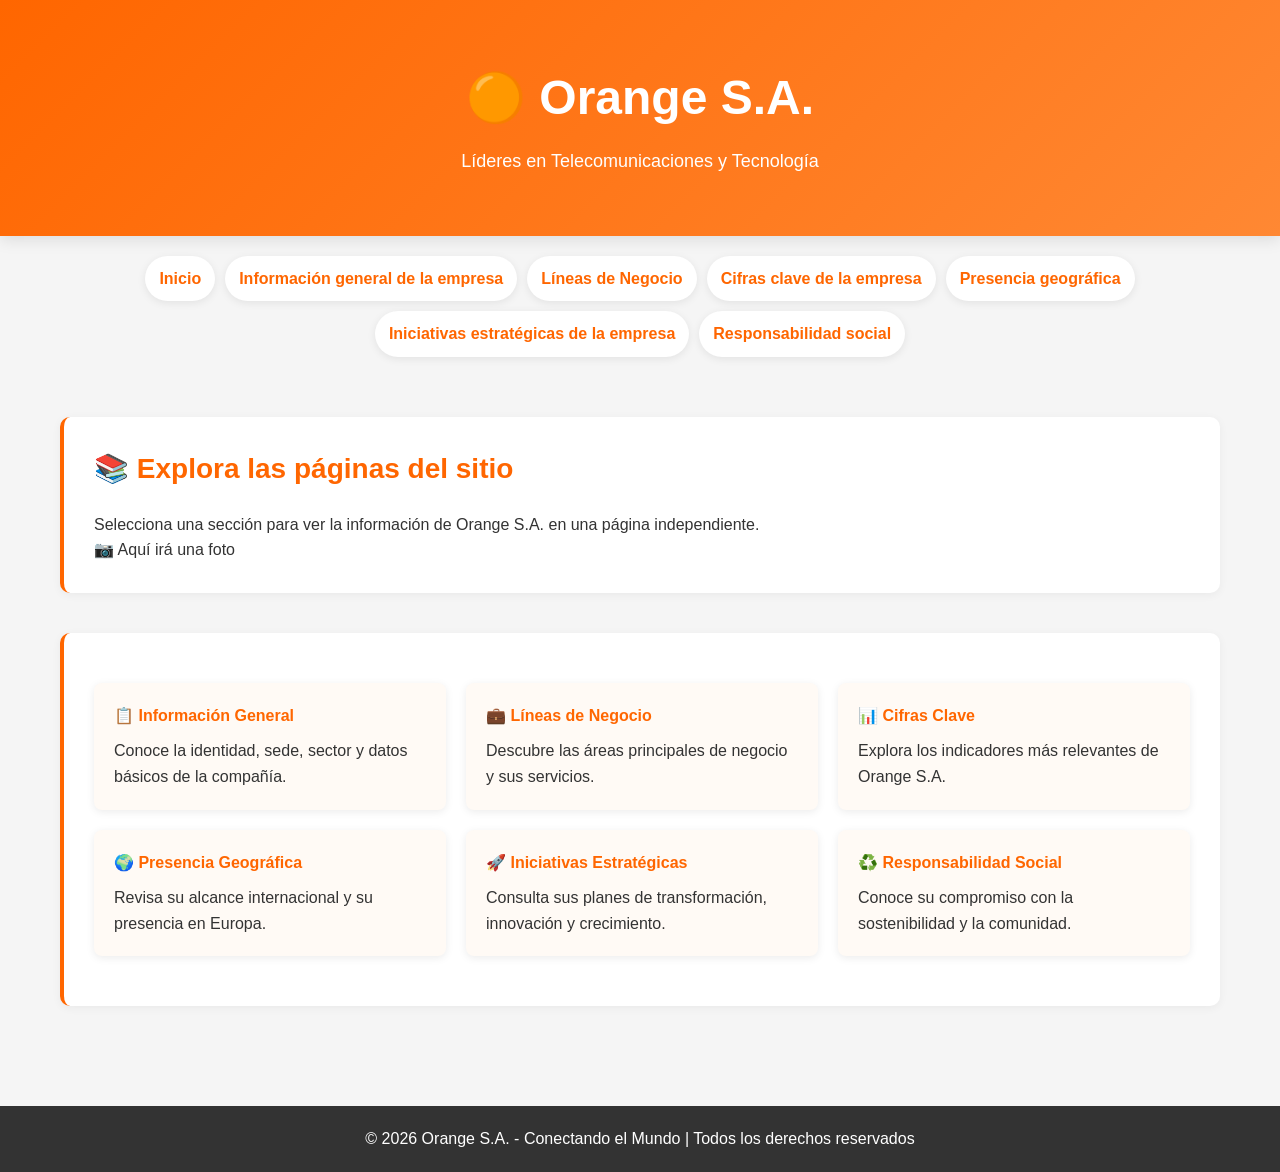
==== index.html @ e3d8c8a3 "Update index.html" ====
<!DOCTYPE html>
<html lang="es">
<head>
    <meta charset="UTF-8">
    <meta name="viewport" content="width=device-width, initial-scale=1.0">
    <title>Orange S.A. - Empresa de Telecomunicaciones</title>
    <link rel="stylesheet" href="css/style.css">
</head>
<body>
    <header>
        <h1>🟠 Orange S.A.</h1>
        <p>Líderes en Telecomunicaciones y Tecnología</p>
    </header>

    <nav class="main-nav">
        <a href="index.html">Inicio</a>
        <a href="Conjuntos%20de%20la%20empresa/informacion.html">Información general de la empresa</a>
        <a href="Conjuntos%20de%20la%20empresa/negocio.html">Líneas de Negocio</a>
        <a href="Conjuntos%20de%20la%20empresa/cifras.html">Cifras clave de la empresa</a>
        <a href="Conjuntos%20de%20la%20empresa/presencia.html">Presencia geográfica</a>
        <a href="Conjuntos%20de%20la%20empresa/iniciativas.html">Iniciativas estratégicas de la empresa</a>
        <a href="Conjuntos%20de%20la%20empresa/responsabilidad.html">Responsabilidad social</a>
    </nav>
    
    <div class="container">
        <section class="hero-section">
            <div class="hero-content">
                <h2>📚 Explora las páginas del sitio</h2>
                <p>Selecciona una sección para ver la información de Orange S.A. en una página independiente.</p>
            </div>
            <div class="hero-image" aria-label="Espacio para foto de la empresa">
                <span>📷 Aquí irá una foto</span>
            </div>
        </section>

        <section>
            <div class="grid">
                <a class="card link-card" href="Conjuntos%20de%20la%20empresa/informacion.html">
                    <h4>📋 Información General</h4>
                    <p>Conoce la identidad, sede, sector y datos básicos de la compañía.</p>
                </a>
                <a class="card link-card" href="Conjuntos%20de%20la%20empresa/negocio.html">
                    <h4>💼 Líneas de Negocio</h4>
                    <p>Descubre las áreas principales de negocio y sus servicios.</p>
                </a>
                <a class="card link-card" href="Conjuntos%20de%20la%20empresa/cifras.html">
                    <h4>📊 Cifras Clave</h4>
                    <p>Explora los indicadores más relevantes de Orange S.A.</p>
                </a>
                <a class="card link-card" href="Conjuntos%20de%20la%20empresa/presencia.html">
                    <h4>🌍 Presencia Geográfica</h4>
                    <p>Revisa su alcance internacional y su presencia en Europa.</p>
                </a>
                <a class="card link-card" href="Conjuntos%20de%20la%20empresa/iniciativas.html">
                    <h4>🚀 Iniciativas Estratégicas</h4>
                    <p>Consulta sus planes de transformación, innovación y crecimiento.</p>
                </a>
                <a class="card link-card" href="Conjuntos%20de%20la%20empresa/responsabilidad.html">
                    <h4>♻️ Responsabilidad Social</h4>
                    <p>Conoce su compromiso con la sostenibilidad y la comunidad.</p>
                </a>
            </div>
        </section>
    </div>
    
    <footer>
        <p>&copy; 2026 Orange S.A. - Conectando el Mundo | Todos los derechos reservados</p>
    </footer>
</body>
</html>
---- css/style.css ----
:root {
    --orange: #ff6600;
    --orange-light: #ff8833;
    --text: #333;
    --muted: #666;
    --bg: #f5f5f5;
    --white: #ffffff;
}

* {
    margin: 0;
    padding: 0;
    box-sizing: border-box;
}

body {
    font-family: 'Segoe UI', Tahoma, Geneva, Verdana, sans-serif;
    line-height: 1.6;
    color: var(--text);
    background: var(--bg);
}

header {
    background: linear-gradient(135deg, var(--orange) 0%, var(--orange-light) 100%);
    color: var(--white);
    padding: 60px 20px;
    text-align: center;
    box-shadow: 0 4px 15px rgba(0, 0, 0, 0.1);
}

header h1 {
    font-size: 48px;
    margin-bottom: 10px;
}

header p {
    font-size: 18px;
    font-weight: 300;
}

.main-nav {
    display: flex;
    justify-content: center;
    flex-wrap: wrap;
    gap: 10px;
    margin: 20px auto 0;
    max-width: 1100px;
    padding: 0 20px;
}

.main-nav a {
    text-decoration: none;
    color: var(--orange);
    background: var(--white);
    padding: 10px 14px;
    border-radius: 999px;
    font-weight: 600;
    box-shadow: 0 2px 8px rgba(0, 0, 0, 0.08);
}

.main-nav a:hover {
    background: #fff4eb;
}

.container {
    max-width: 1200px;
    margin: 0 auto;
    padding: 20px;
}

section {
    margin: 40px 0;
    padding: 30px;
    background: var(--white);
    border-radius: 10px;
    border-left: 4px solid var(--orange);
    box-shadow: 0 2px 10px rgba(0, 0, 0, 0.05);
}

section h2 {
    color: var(--orange);
    margin-bottom: 20px;
    font-size: 28px;
}

section h3 {
    color: var(--orange-light);
    margin-top: 15px;
    margin-bottom: 10px;
}

.grid {
    display: grid;
    grid-template-columns: repeat(auto-fit, minmax(280px, 1fr));
    gap: 20px;
    margin: 20px 0;
}

.card {
    background: #fffaf5;
    padding: 20px;
    border-radius: 8px;
    box-shadow: 0 2px 8px rgba(0, 0, 0, 0.08);
    transition: transform 0.3s ease;
}

.card:hover {
    transform: translateY(-5px);
    box-shadow: 0 4px 12px rgba(255, 102, 0, 0.2);
}

.card h4 {
    color: var(--orange);
    margin-bottom: 10px;
}

.link-card {
    display: block;
    text-decoration: none;
    color: inherit;
}

.stat {
    display: flex;
    justify-content: space-around;
    margin: 20px 0;
    flex-wrap: wrap;
    gap: 15px;
}

.stat-item {
    text-align: center;
    padding: 20px;
    background: #fffaf5;
    border-radius: 8px;
    min-width: 200px;
    box-shadow: 0 2px 8px rgba(0, 0, 0, 0.08);
    flex: 1;
}

.stat-item .number {
    font-size: 32px;
    color: var(--orange);
    font-weight: bold;
}

.stat-item .label {
    color: var(--muted);
    margin-top: 10px;
}

ul {
    margin-left: 20px;
    margin-top: 10px;
}

li {
    margin-bottom: 8px;
}

footer {
    background: #333;
    color: var(--white);
    text-align: center;
    padding: 20px;
    margin-top: 40px;
}

@media (max-width: 768px) {
    header h1 {
        font-size: 32px;
    }

    section {
        padding: 20px;
    }

    .stat-item {
        min-width: 100%;
    }
}
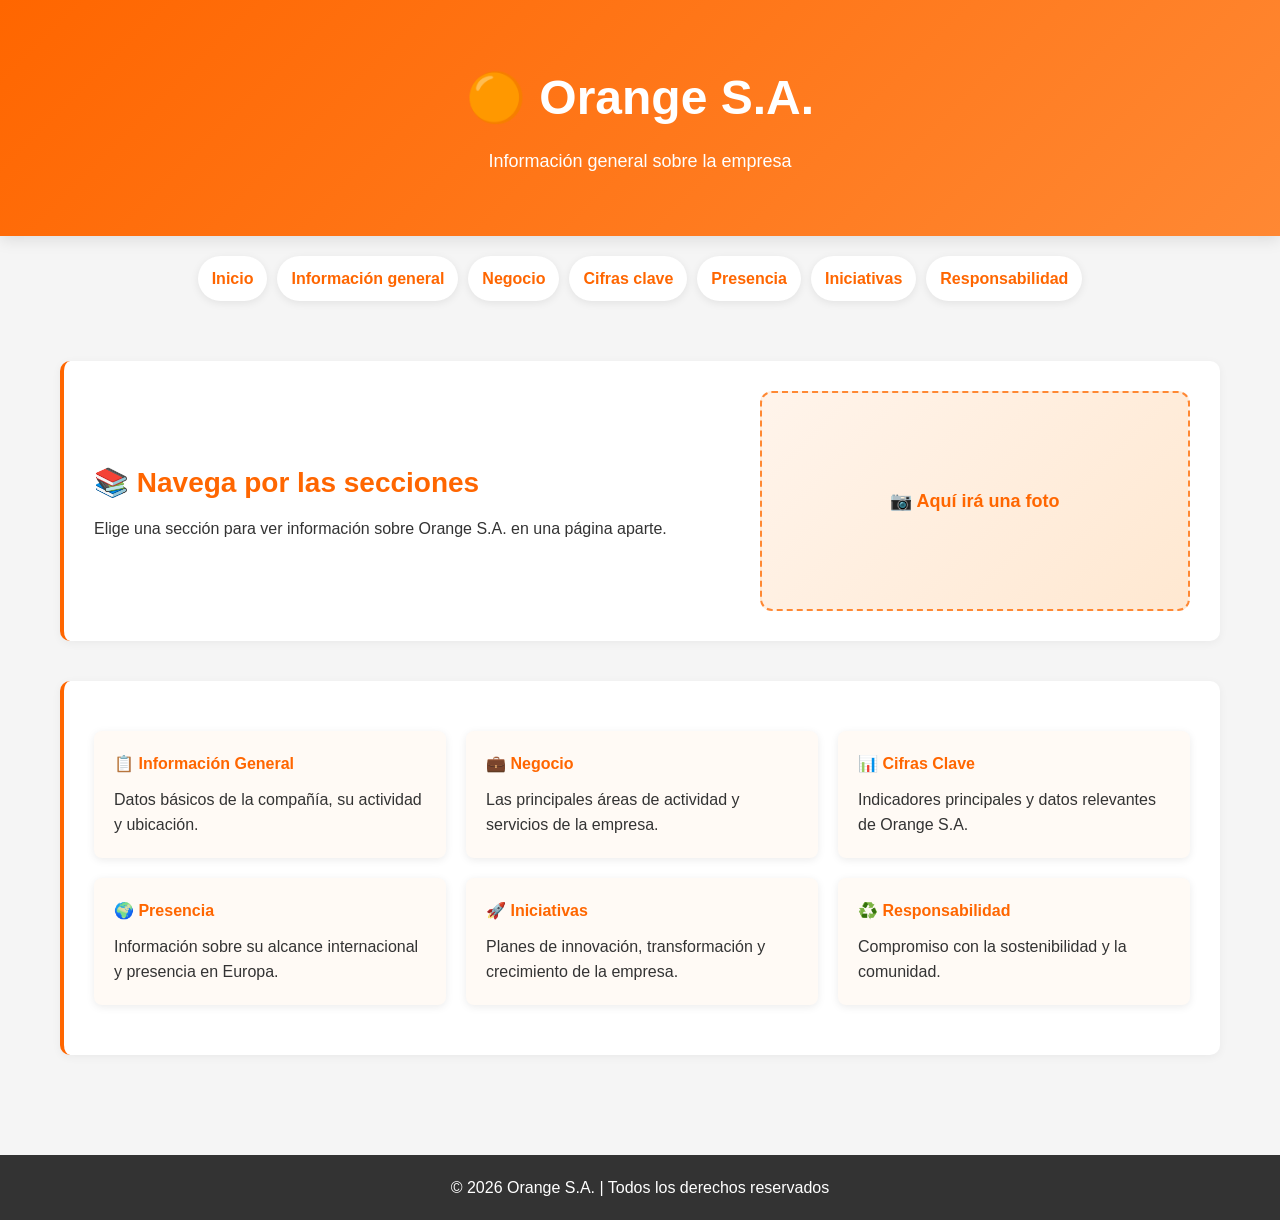
==== commit b45d8fea: "Update index.html" ====
--- a/index.html
+++ b/index.html
@@ -9,24 +9,24 @@
 <body>
     <header>
         <h1>🟠 Orange S.A.</h1>
-        <p>Líderes en Telecomunicaciones y Tecnología</p>
+        <p>Información general sobre la empresa</p>
     </header>
 
     <nav class="main-nav">
         <a href="index.html">Inicio</a>
-        <a href="Conjuntos%20de%20la%20empresa/informacion.html">Información general de la empresa</a>
-        <a href="Conjuntos%20de%20la%20empresa/negocio.html">Líneas de Negocio</a>
-        <a href="Conjuntos%20de%20la%20empresa/cifras.html">Cifras clave de la empresa</a>
-        <a href="Conjuntos%20de%20la%20empresa/presencia.html">Presencia geográfica</a>
-        <a href="Conjuntos%20de%20la%20empresa/iniciativas.html">Iniciativas estratégicas de la empresa</a>
-        <a href="Conjuntos%20de%20la%20empresa/responsabilidad.html">Responsabilidad social</a>
+        <a href="Conjuntos%20de%20la%20empresa/informacion.html">Información general</a>
+        <a href="Conjuntos%20de%20la%20empresa/negocio.html">Negocio</a>
+        <a href="Conjuntos%20de%20la%20empresa/cifras.html">Cifras clave</a>
+        <a href="Conjuntos%20de%20la%20empresa/presencia.html">Presencia</a>
+        <a href="Conjuntos%20de%20la%20empresa/iniciativas.html">Iniciativas</a>
+        <a href="Conjuntos%20de%20la%20empresa/responsabilidad.html">Responsabilidad</a>
     </nav>
     
     <div class="container">
         <section class="hero-section">
             <div class="hero-content">
-                <h2>📚 Explora las páginas del sitio</h2>
-                <p>Selecciona una sección para ver la información de Orange S.A. en una página independiente.</p>
+                <h2>📚 Navega por las secciones</h2>
+                <p>Elige una sección para ver información sobre Orange S.A. en una página aparte.</p>
             </div>
             <div class="hero-image" aria-label="Espacio para foto de la empresa">
                 <span>📷 Aquí irá una foto</span>
@@ -37,34 +37,34 @@
             <div class="grid">
                 <a class="card link-card" href="Conjuntos%20de%20la%20empresa/informacion.html">
                     <h4>📋 Información General</h4>
-                    <p>Conoce la identidad, sede, sector y datos básicos de la compañía.</p>
+                    <p>Datos básicos de la compañía, su actividad y ubicación.</p>
                 </a>
                 <a class="card link-card" href="Conjuntos%20de%20la%20empresa/negocio.html">
-                    <h4>💼 Líneas de Negocio</h4>
-                    <p>Descubre las áreas principales de negocio y sus servicios.</p>
+                    <h4>💼 Negocio</h4>
+                    <p>Las principales áreas de actividad y servicios de la empresa.</p>
                 </a>
                 <a class="card link-card" href="Conjuntos%20de%20la%20empresa/cifras.html">
                     <h4>📊 Cifras Clave</h4>
-                    <p>Explora los indicadores más relevantes de Orange S.A.</p>
+                    <p>Indicadores principales y datos relevantes de Orange S.A.</p>
                 </a>
                 <a class="card link-card" href="Conjuntos%20de%20la%20empresa/presencia.html">
-                    <h4>🌍 Presencia Geográfica</h4>
-                    <p>Revisa su alcance internacional y su presencia en Europa.</p>
+                    <h4>🌍 Presencia</h4>
+                    <p>Información sobre su alcance internacional y presencia en Europa.</p>
                 </a>
                 <a class="card link-card" href="Conjuntos%20de%20la%20empresa/iniciativas.html">
-                    <h4>🚀 Iniciativas Estratégicas</h4>
-                    <p>Consulta sus planes de transformación, innovación y crecimiento.</p>
+                    <h4>🚀 Iniciativas</h4>
+                    <p>Planes de innovación, transformación y crecimiento de la empresa.</p>
                 </a>
                 <a class="card link-card" href="Conjuntos%20de%20la%20empresa/responsabilidad.html">
-                    <h4>♻️ Responsabilidad Social</h4>
-                    <p>Conoce su compromiso con la sostenibilidad y la comunidad.</p>
+                    <h4>♻️ Responsabilidad</h4>
+                    <p>Compromiso con la sostenibilidad y la comunidad.</p>
                 </a>
             </div>
         </section>
     </div>
     
     <footer>
-        <p>&copy; 2026 Orange S.A. - Conectando el Mundo | Todos los derechos reservados</p>
+        <p>&copy; 2026 Orange S.A. | Todos los derechos reservados</p>
     </footer>
 </body>
 </html>
--- a/css/style.css
+++ b/css/style.css
@@ -89,6 +89,32 @@
     margin-bottom: 10px;
 }
 
+.hero-section {
+    display: grid;
+    grid-template-columns: 1.2fr 0.8fr;
+    gap: 20px;
+    align-items: center;
+}
+
+.hero-content h2 {
+    margin-bottom: 10px;
+}
+
+.hero-image {
+    min-height: 220px;
+    border: 2px dashed var(--orange-light);
+    border-radius: 12px;
+    background: linear-gradient(135deg, #fff4eb 0%, #ffe8d1 100%);
+    display: flex;
+    align-items: center;
+    justify-content: center;
+    color: var(--orange);
+    font-weight: 700;
+    font-size: 18px;
+    text-align: center;
+    padding: 20px;
+}
+
 .grid {
     display: grid;
     grid-template-columns: repeat(auto-fit, minmax(280px, 1fr));
@@ -178,4 +204,8 @@
     .stat-item {
         min-width: 100%;
     }
-}
+
+    .hero-section {
+        grid-template-columns: 1fr;
+    }
+}
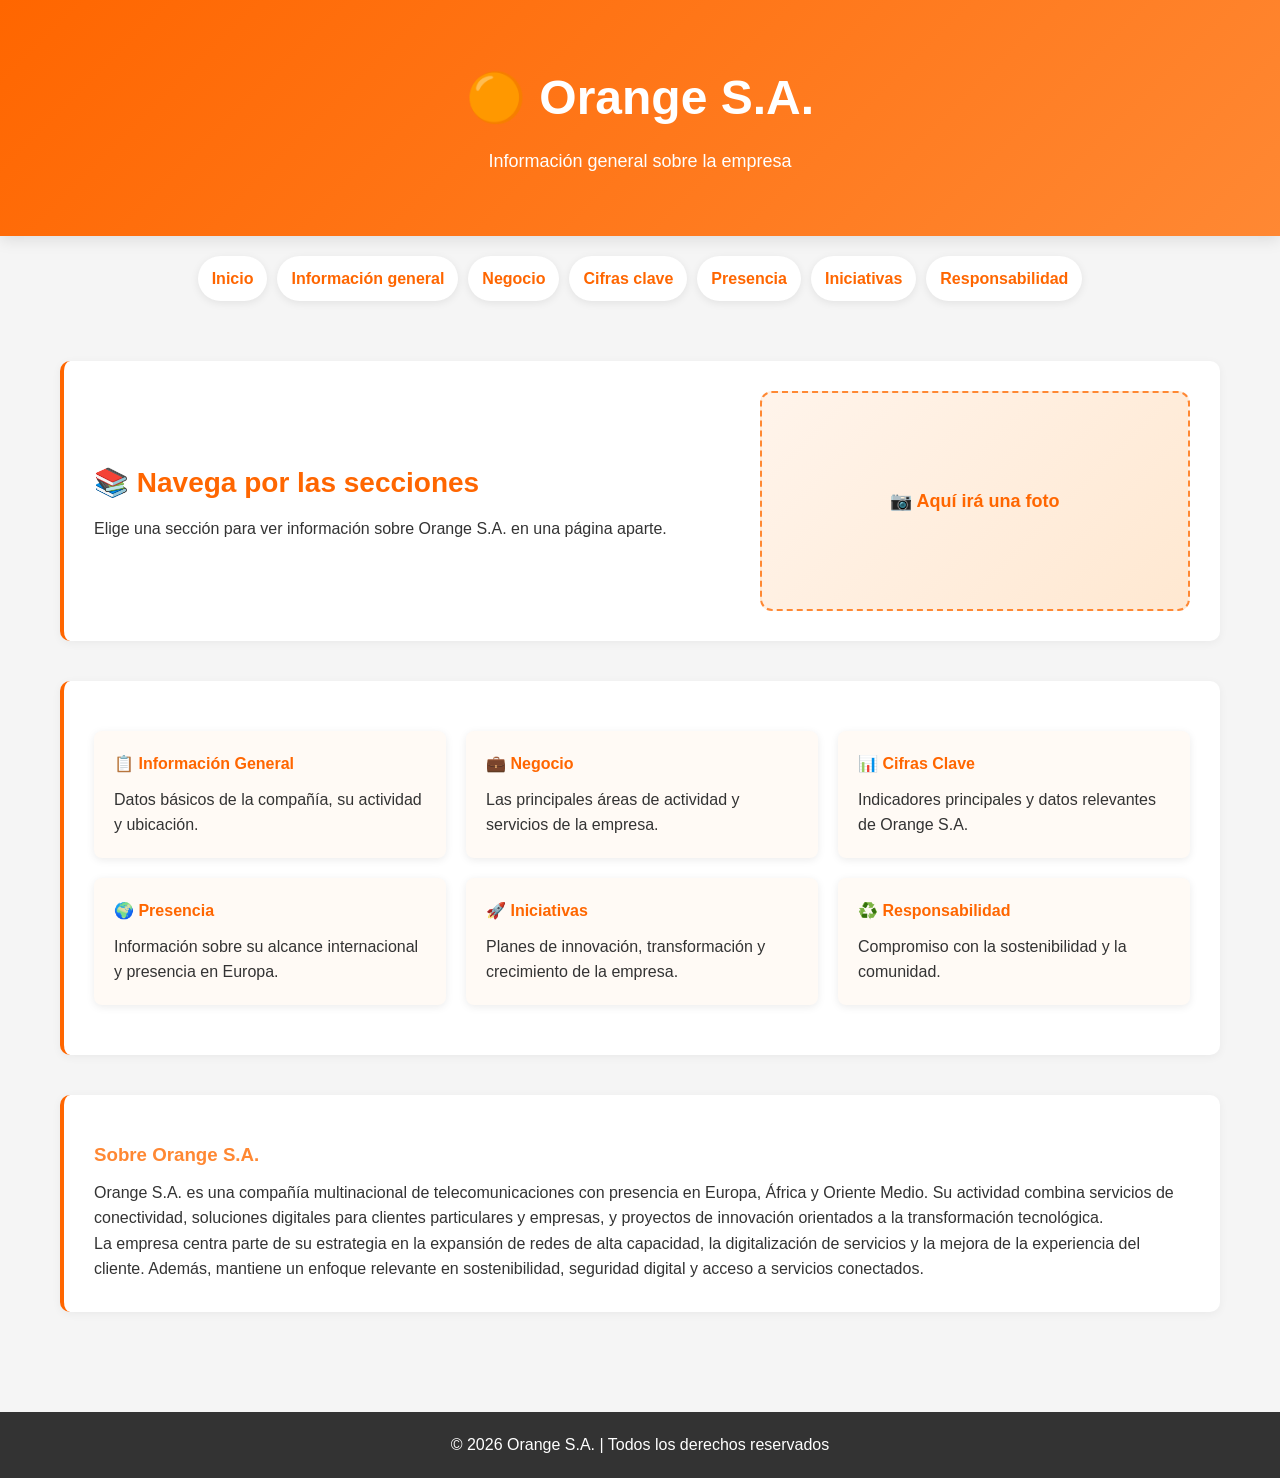
==== commit f3b6a124: "Update index.html" ====
--- a/index.html
+++ b/index.html
@@ -61,6 +61,12 @@
                 </a>
             </div>
         </section>
+
+        <section>
+            <h3>Sobre Orange S.A.</h3>
+            <p>Orange S.A. es una compañía multinacional de telecomunicaciones con presencia en Europa, África y Oriente Medio. Su actividad combina servicios de conectividad, soluciones digitales para clientes particulares y empresas, y proyectos de innovación orientados a la transformación tecnológica.</p>
+            <p>La empresa centra parte de su estrategia en la expansión de redes de alta capacidad, la digitalización de servicios y la mejora de la experiencia del cliente. Además, mantiene un enfoque relevante en sostenibilidad, seguridad digital y acceso a servicios conectados.</p>
+        </section>
     </div>
     
     <footer>
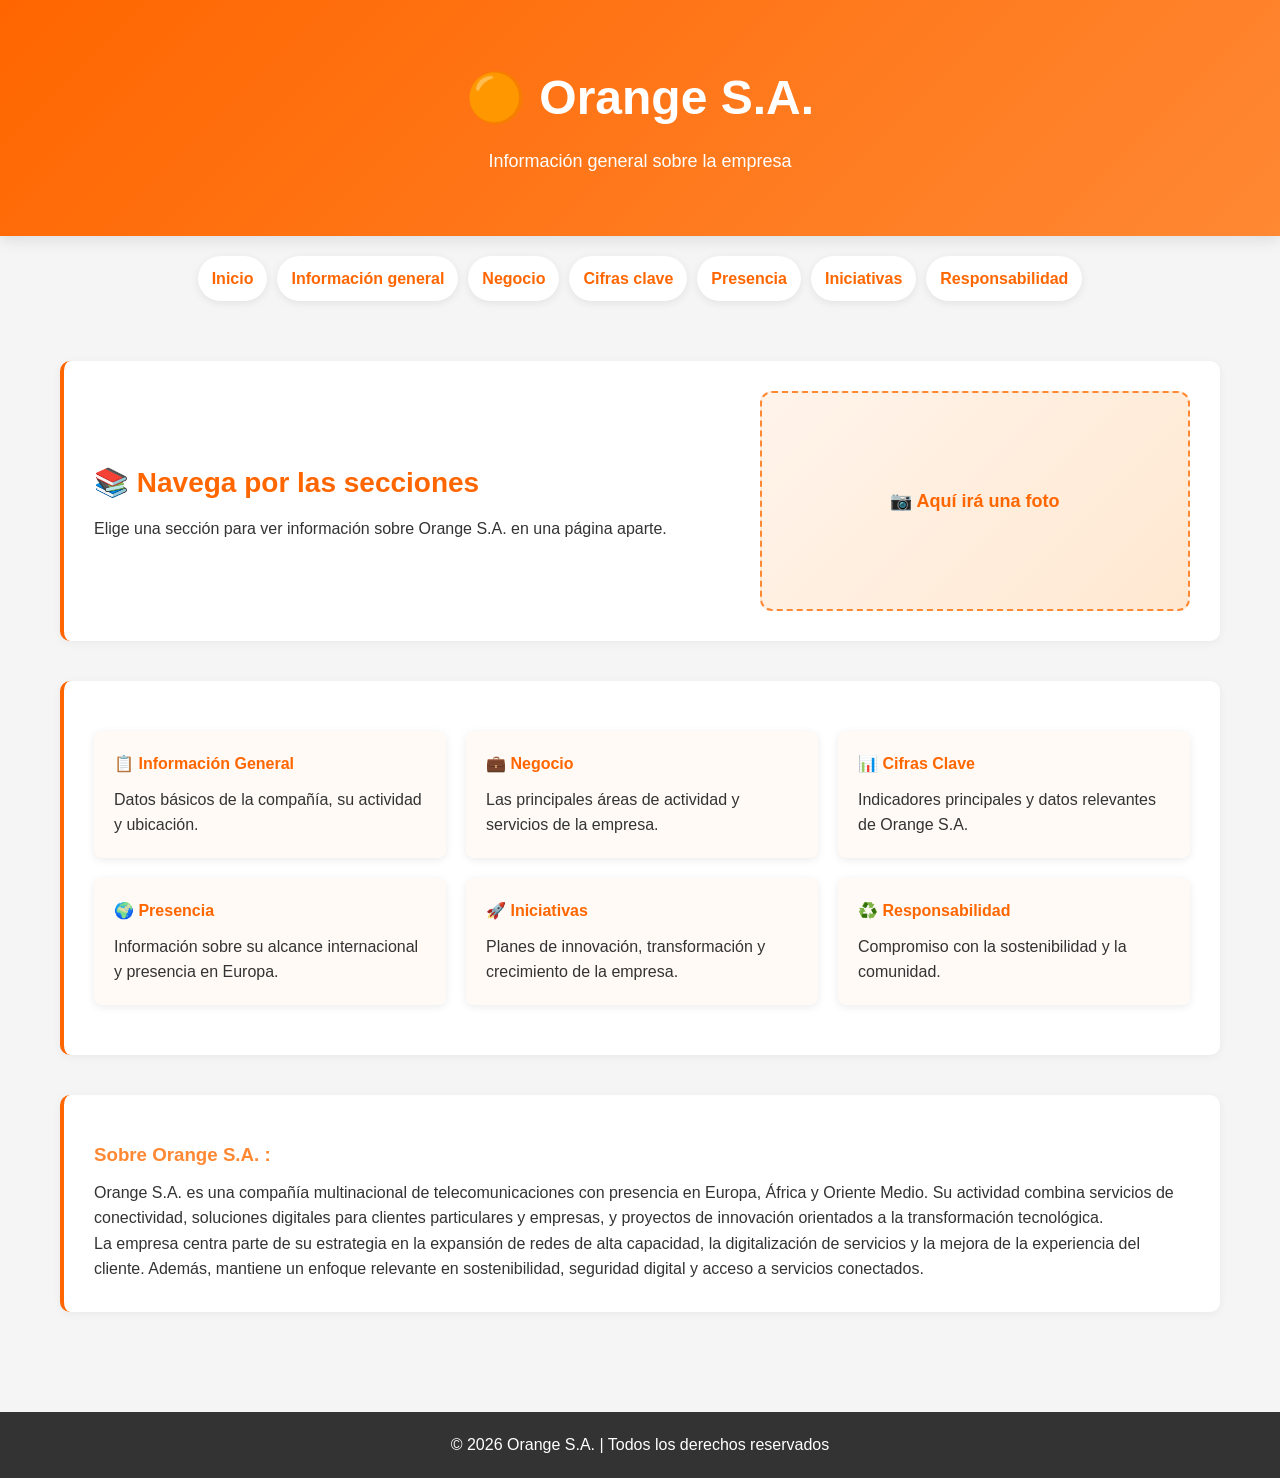
==== commit 5880bc70: "Update index.html" ====
--- a/index.html
+++ b/index.html
@@ -63,7 +63,7 @@
         </section>
 
         <section>
-            <h3>Sobre Orange S.A.</h3>
+            <h3>Sobre Orange S.A. :</h3>
             <p>Orange S.A. es una compañía multinacional de telecomunicaciones con presencia en Europa, África y Oriente Medio. Su actividad combina servicios de conectividad, soluciones digitales para clientes particulares y empresas, y proyectos de innovación orientados a la transformación tecnológica.</p>
             <p>La empresa centra parte de su estrategia en la expansión de redes de alta capacidad, la digitalización de servicios y la mejora de la experiencia del cliente. Además, mantiene un enfoque relevante en sostenibilidad, seguridad digital y acceso a servicios conectados.</p>
         </section>
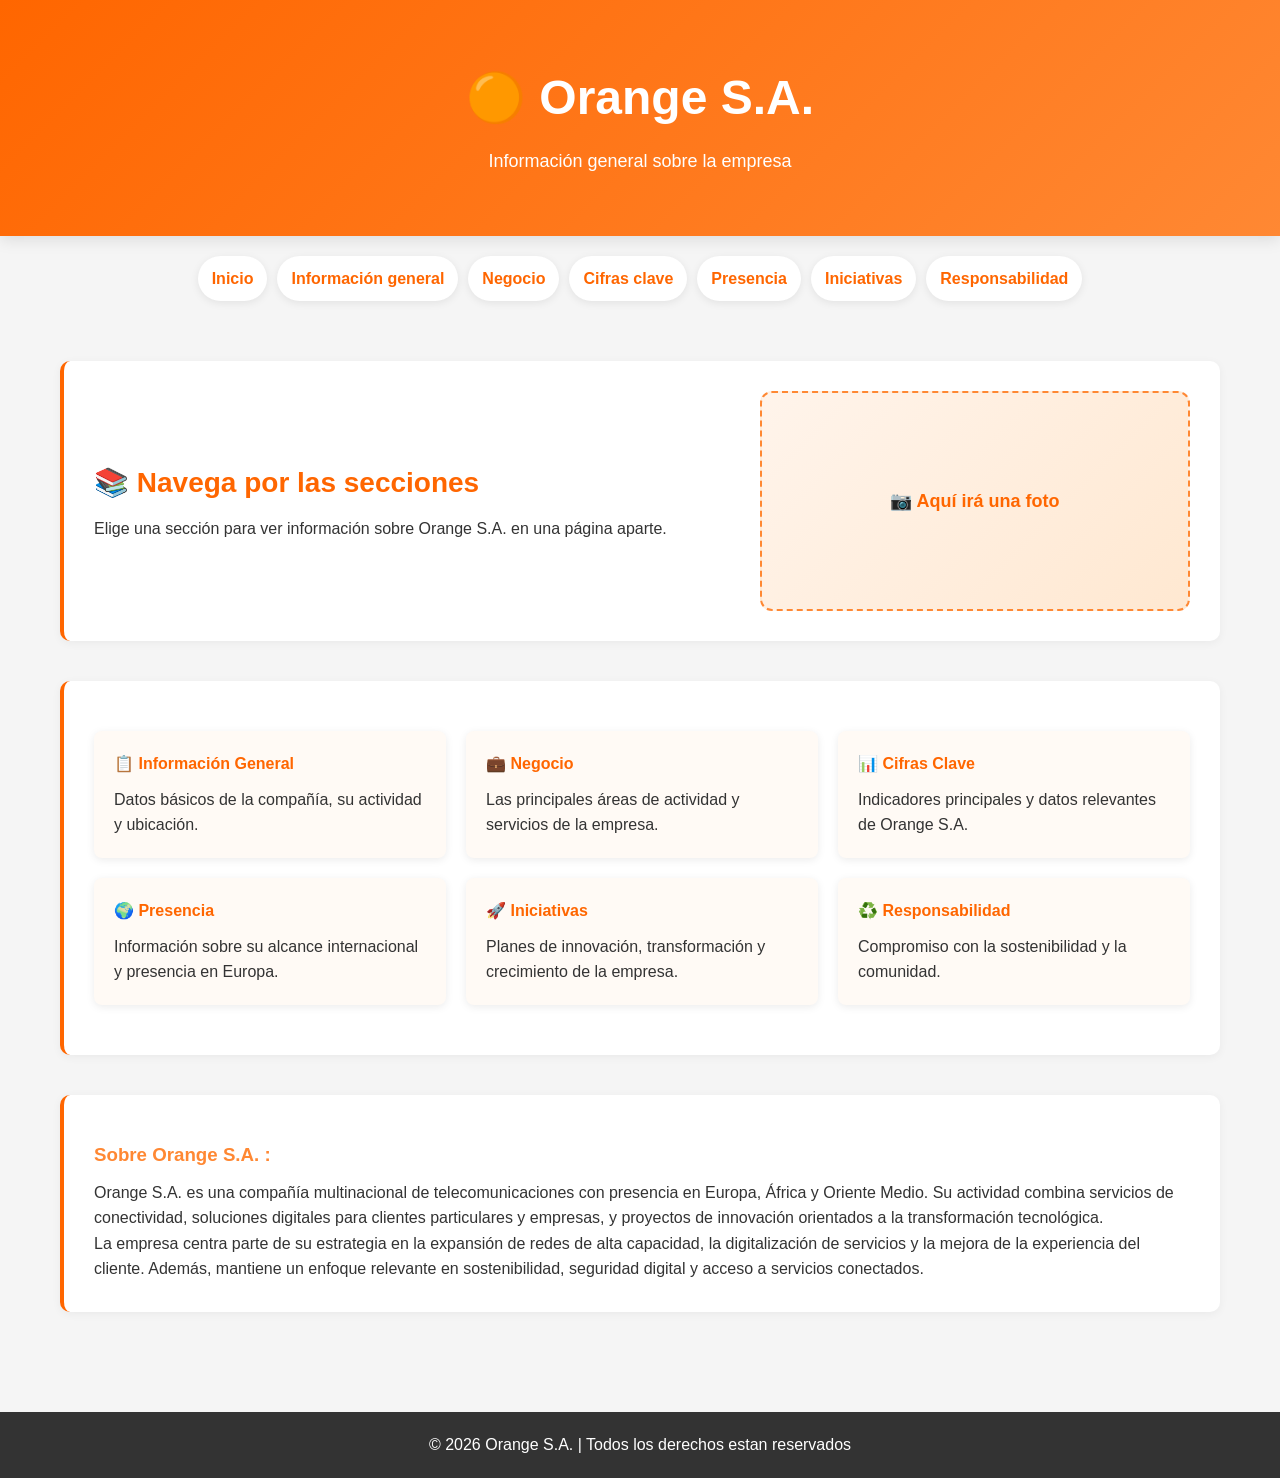
==== commit 2d06266d: "Update index.html" ====
--- a/index.html
+++ b/index.html
@@ -70,7 +70,7 @@
     </div>
     
     <footer>
-        <p>&copy; 2026 Orange S.A. | Todos los derechos reservados</p>
+        <p>&copy; 2026 Orange S.A. | Todos los derechos estan reservados</p>
     </footer>
 </body>
 </html>
--- a/css/style.css
+++ b/css/style.css
@@ -192,6 +192,9 @@
     margin-top: 40px;
 }
 
+
+/* Diseño responsive para los diferentes dispositivos */
+
 @media (max-width: 768px) {
     header h1 {
         font-size: 32px;
@@ -208,4 +211,4 @@
     .hero-section {
         grid-template-columns: 1fr;
     }
-}
+}
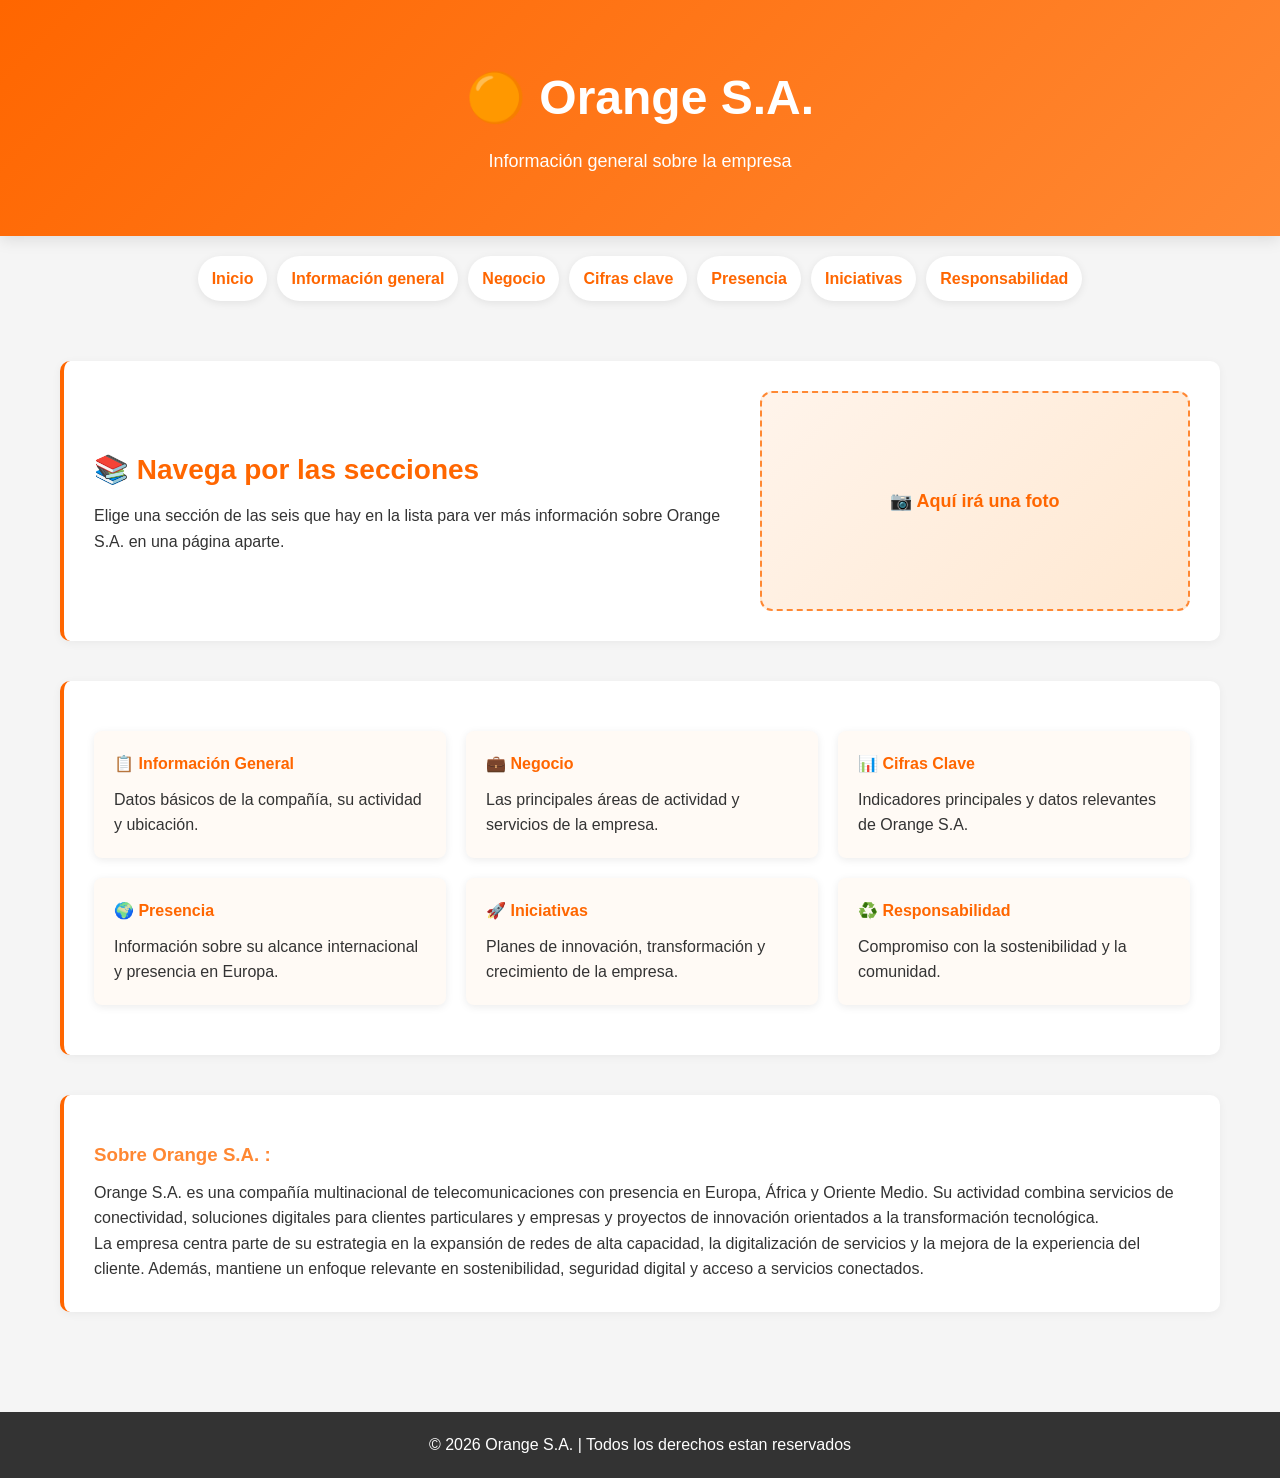
==== commit 92a9fdcf: "Update index.html" ====
--- a/index.html
+++ b/index.html
@@ -26,7 +26,7 @@
         <section class="hero-section">
             <div class="hero-content">
                 <h2>📚 Navega por las secciones</h2>
-                <p>Elige una sección para ver información sobre Orange S.A. en una página aparte.</p>
+                <p>Elige una sección de las seis que hay en la lista para ver más información sobre Orange S.A. en una página aparte.</p>
             </div>
             <div class="hero-image" aria-label="Espacio para foto de la empresa">
                 <span>📷 Aquí irá una foto</span>
@@ -64,7 +64,7 @@
 
         <section>
             <h3>Sobre Orange S.A. :</h3>
-            <p>Orange S.A. es una compañía multinacional de telecomunicaciones con presencia en Europa, África y Oriente Medio. Su actividad combina servicios de conectividad, soluciones digitales para clientes particulares y empresas, y proyectos de innovación orientados a la transformación tecnológica.</p>
+            <p>Orange S.A. es una compañía multinacional de telecomunicaciones con presencia en Europa, África y Oriente Medio. Su actividad combina servicios de conectividad, soluciones digitales para clientes particulares y empresas y proyectos de innovación orientados a la transformación tecnológica.</p>
             <p>La empresa centra parte de su estrategia en la expansión de redes de alta capacidad, la digitalización de servicios y la mejora de la experiencia del cliente. Además, mantiene un enfoque relevante en sostenibilidad, seguridad digital y acceso a servicios conectados.</p>
         </section>
     </div>
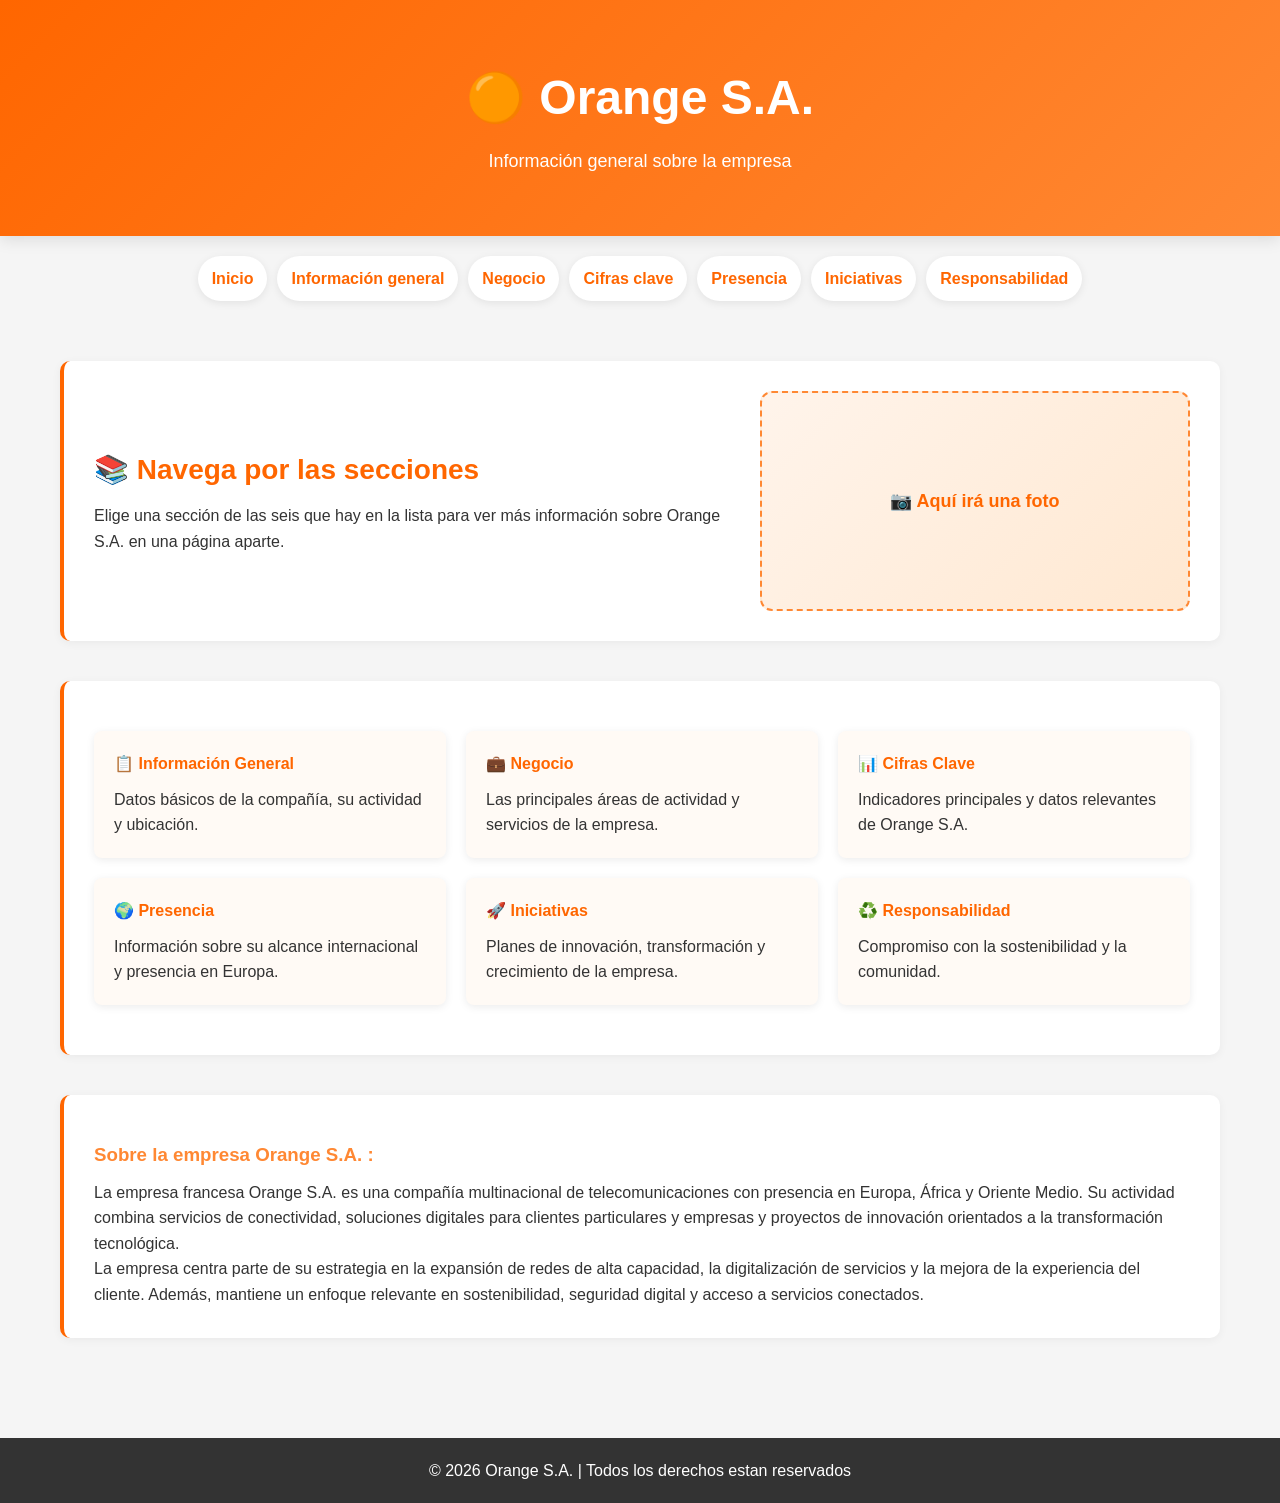
==== commit 8bddfc39: "Update index.html" ====
--- a/index.html
+++ b/index.html
@@ -63,8 +63,8 @@
         </section>
 
         <section>
-            <h3>Sobre Orange S.A. :</h3>
-            <p>Orange S.A. es una compañía multinacional de telecomunicaciones con presencia en Europa, África y Oriente Medio. Su actividad combina servicios de conectividad, soluciones digitales para clientes particulares y empresas y proyectos de innovación orientados a la transformación tecnológica.</p>
+            <h3>Sobre la empresa Orange S.A. :</h3>
+            <p>La empresa francesa Orange S.A. es una compañía multinacional de telecomunicaciones con presencia en Europa, África y Oriente Medio. Su actividad combina servicios de conectividad, soluciones digitales para clientes particulares y empresas y proyectos de innovación orientados a la transformación tecnológica.</p>
             <p>La empresa centra parte de su estrategia en la expansión de redes de alta capacidad, la digitalización de servicios y la mejora de la experiencia del cliente. Además, mantiene un enfoque relevante en sostenibilidad, seguridad digital y acceso a servicios conectados.</p>
         </section>
     </div>
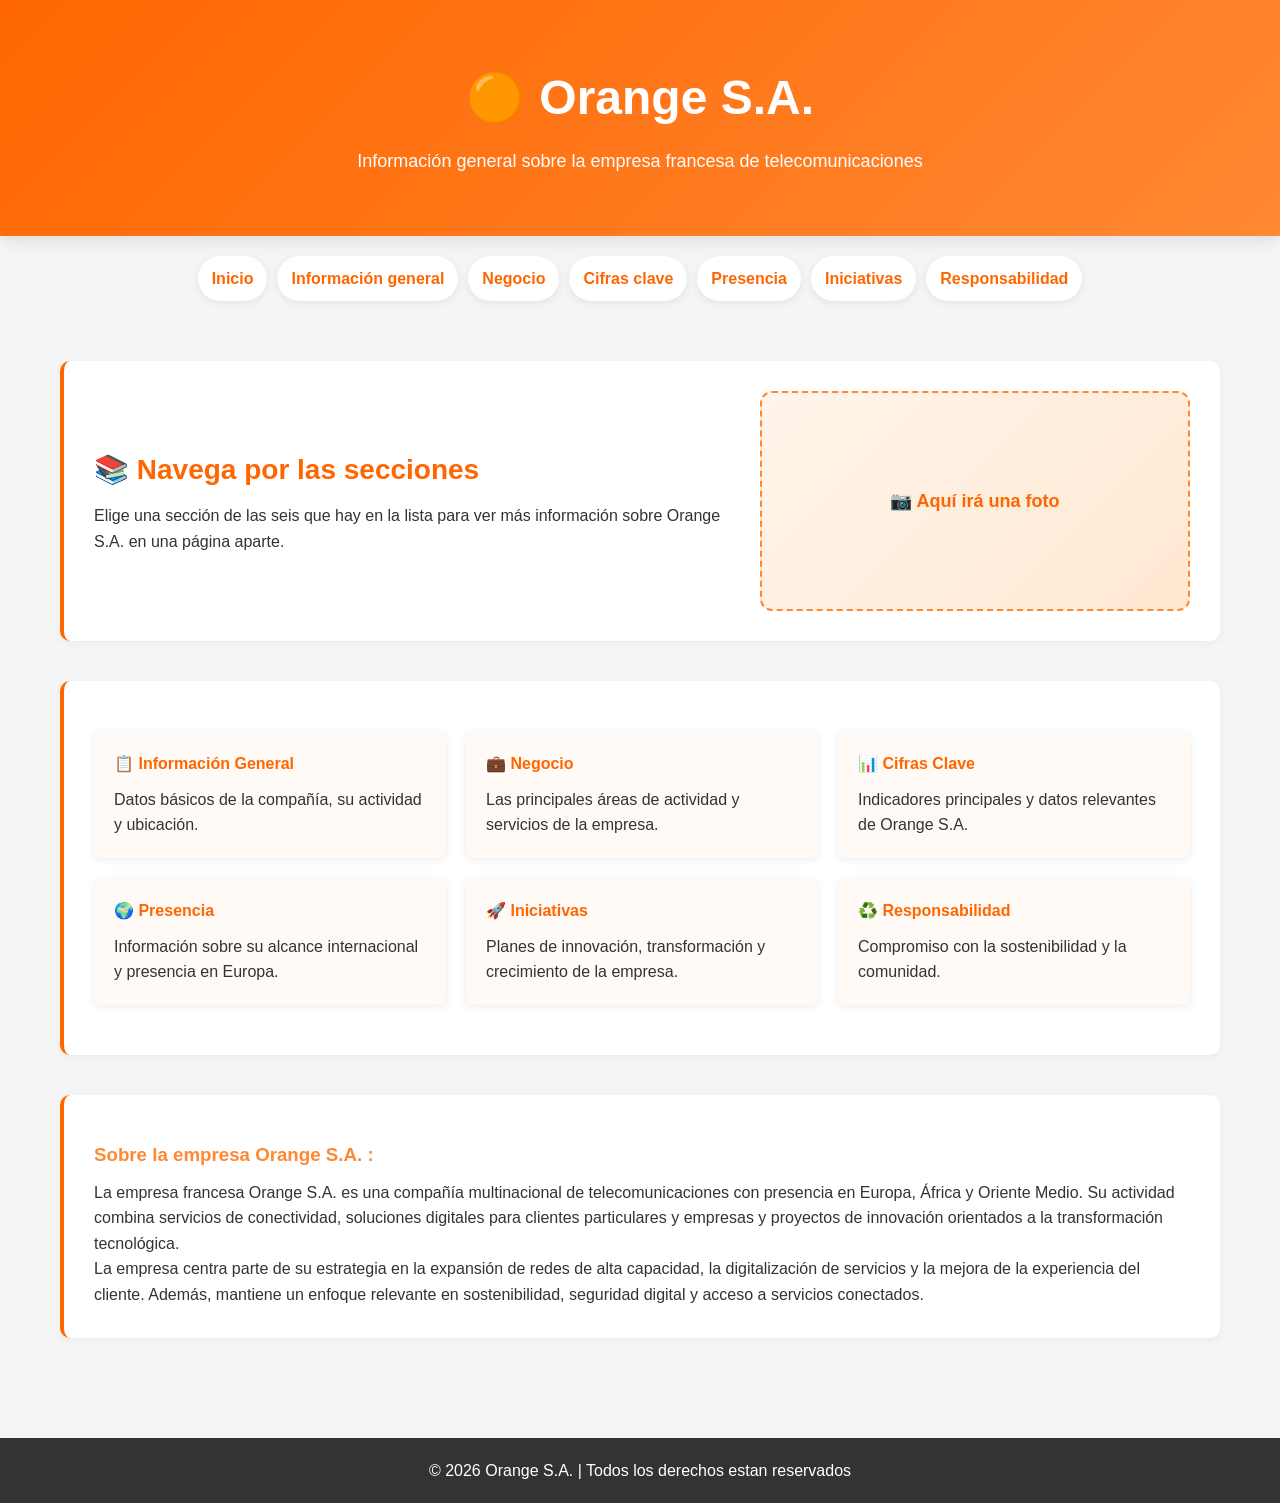
==== commit 399eb7a2: "Update index.html" ====
--- a/index.html
+++ b/index.html
@@ -3,13 +3,13 @@
 <head>
     <meta charset="UTF-8">
     <meta name="viewport" content="width=device-width, initial-scale=1.0">
-    <title>Orange S.A. - Empresa de Telecomunicaciones</title>
+    <title>Orange S.A. - Empresa Francesa de Telecomunicaciones</title>
     <link rel="stylesheet" href="css/style.css">
 </head>
 <body>
     <header>
         <h1>🟠 Orange S.A.</h1>
-        <p>Información general sobre la empresa</p>
+        <p>Información general sobre la empresa francesa de telecomunicaciones</p>
     </header>
 
     <nav class="main-nav">
